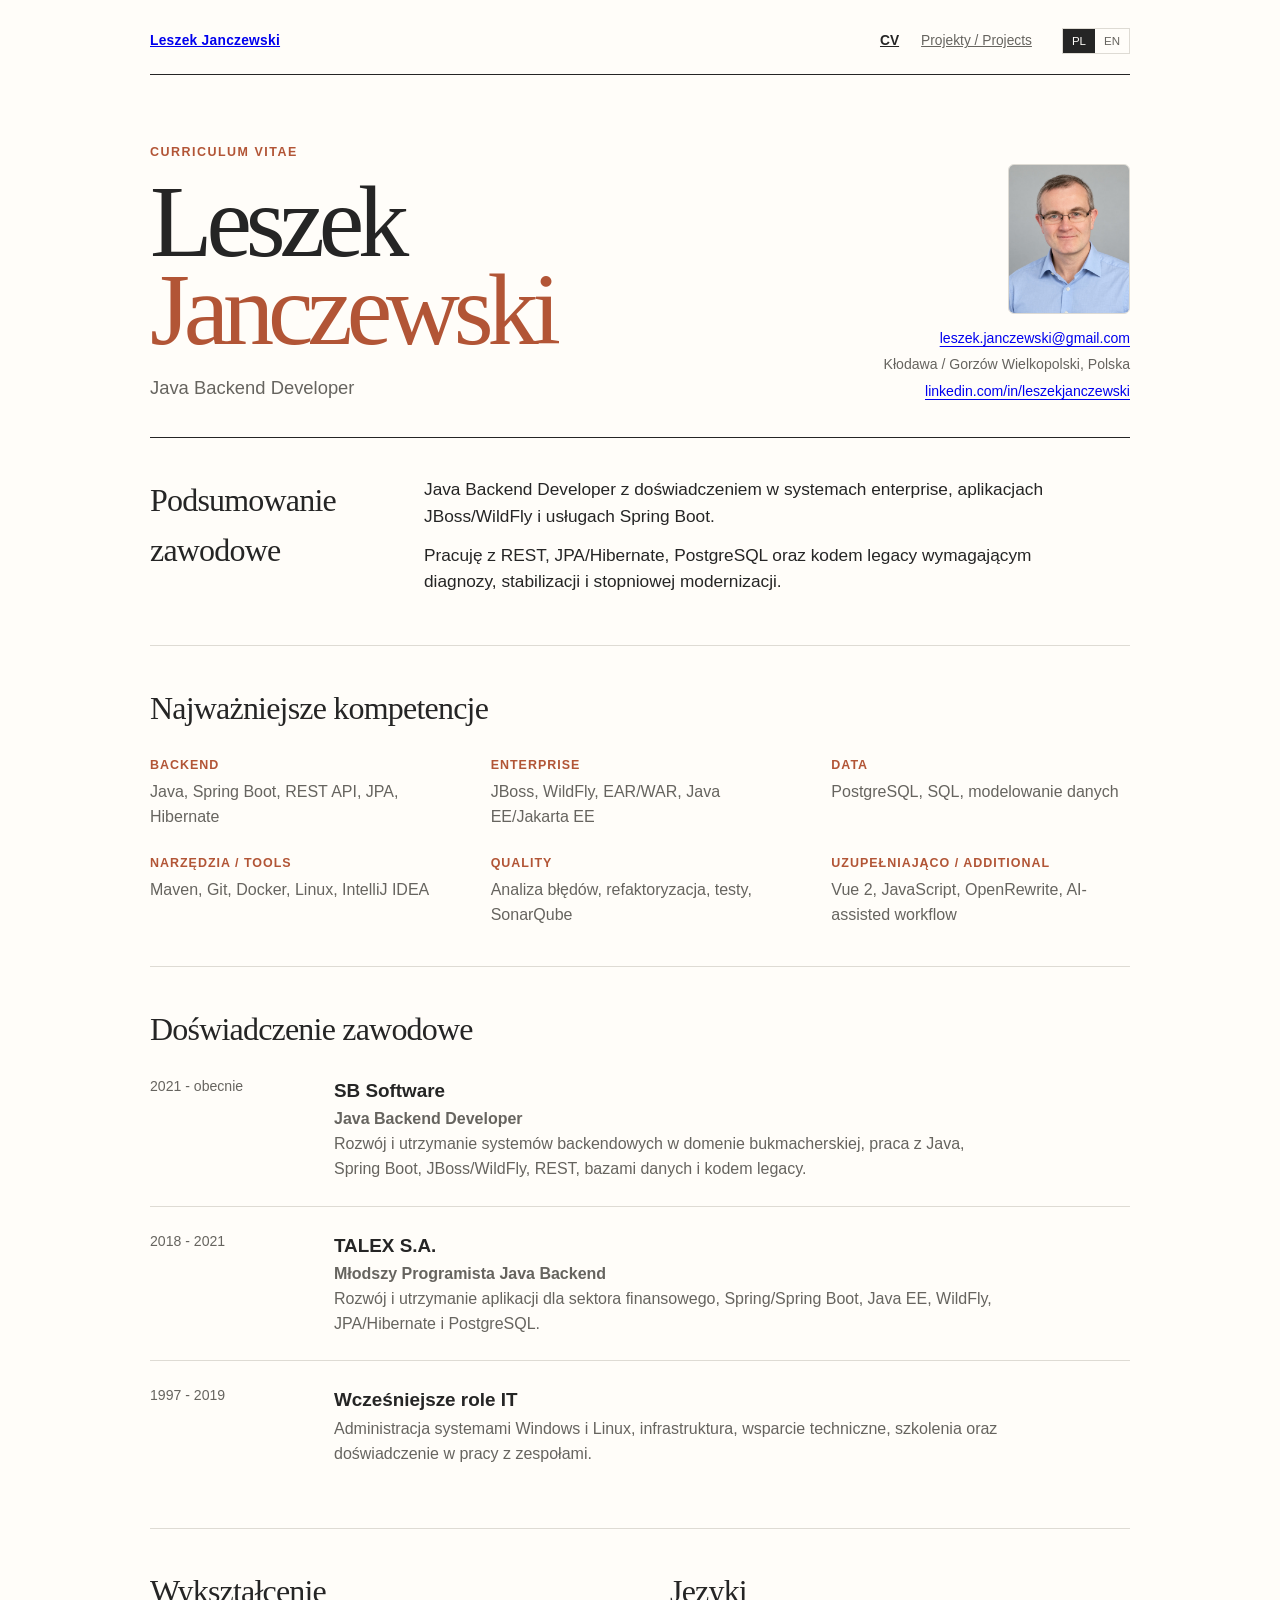
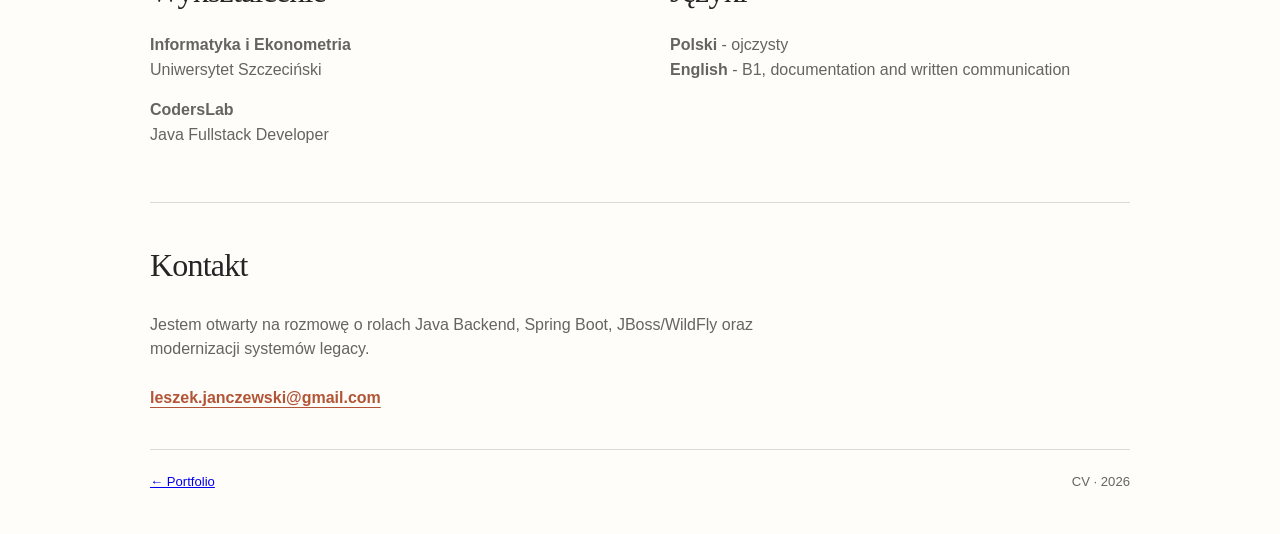
==== cv.html @ e76157e1 "feat: create portfolio site repository" ====
<!doctype html>
<html lang="pl">
<head>
  <meta charset="utf-8">
  <meta name="viewport" content="width=device-width, initial-scale=1">
  <meta name="description" content="CV Leszka Janczewskiego, Java Backend Developer.">
  <title>CV · Leszek Janczewski</title>
  <link rel="stylesheet" href="css/cv.css">
  <link rel="stylesheet" href="css/cv-photo.css">
  <link rel="icon" type="image/png" href="assets/favicon.png">
</head>
<body class="cv-page">
  <main class="cv-wrap">
    <nav class="cv-nav"><a class="cv-brand" href="index.html">Leszek Janczewski</a><div class="cv-nav-links"><a class="active" href="cv.html">CV</a><a href="projects/index.html">Projekty / Projects</a><div class="language-switch" role="group" aria-label="Language"><button type="button" class="lang-button active" data-set-lang="pl">PL</button><button type="button" class="lang-button" data-set-lang="en">EN</button></div></div></nav>
    <header class="cv-hero"><div><p class="kicker lang-pl">Curriculum Vitae</p><p class="kicker lang-en">Curriculum Vitae</p><h1>Leszek<br><span>Janczewski</span></h1><p class="cv-role lang-pl">Java Backend Developer</p><p class="cv-role lang-en">Java Backend Developer</p></div><div class="cv-contact-block"><img class="cv-portrait" src="assets/leszek-portrait.jpg" alt="Leszek Janczewski"><div class="cv-contact"><a href="mailto:leszek.janczewski@gmail.com">leszek.janczewski@gmail.com</a><span>Kłodawa / Gorzów Wielkopolski, Polska</span><a href="https://www.linkedin.com/in/leszekjanczewski/" target="_blank" rel="noopener">linkedin.com/in/leszekjanczewski</a></div></div></header>
    <section class="cv-section cv-summary"><h2 class="lang-pl">Podsumowanie zawodowe</h2><h2 class="lang-en">Professional summary</h2><div class="lang-pl"><p>Java Backend Developer z doświadczeniem w systemach enterprise, aplikacjach JBoss/WildFly i usługach Spring Boot.</p><p>Pracuję z REST, JPA/Hibernate, PostgreSQL oraz kodem legacy wymagającym diagnozy, stabilizacji i stopniowej modernizacji.</p></div><div class="lang-en"><p>Java Backend Developer with experience in enterprise systems, JBoss/WildFly applications and Spring Boot services.</p><p>I work with REST, JPA/Hibernate, PostgreSQL and legacy code that requires diagnosis, stabilization and gradual modernization.</p></div></section>
    <section class="cv-section"><h2 class="lang-pl">Najważniejsze kompetencje</h2><h2 class="lang-en">Core skills</h2><div class="skills"><div><h3>Backend</h3><p>Java, Spring Boot, REST API, JPA, Hibernate</p></div><div><h3>Enterprise</h3><p>JBoss, WildFly, EAR/WAR, Java EE/Jakarta EE</p></div><div><h3>Data</h3><p>PostgreSQL, SQL, modelowanie danych</p></div><div><h3>Narzędzia / Tools</h3><p>Maven, Git, Docker, Linux, IntelliJ IDEA</p></div><div><h3>Quality</h3><p>Analiza błędów, refaktoryzacja, testy, SonarQube</p></div><div><h3>Uzupełniająco / Additional</h3><p>Vue 2, JavaScript, OpenRewrite, AI-assisted workflow</p></div></div></section>
    <section class="cv-section"><h2 class="lang-pl">Doświadczenie zawodowe</h2><h2 class="lang-en">Professional experience</h2><article class="job"><div class="job-date">2021 - obecnie<br><span>2021 - present</span></div><div><h3>SB Software</h3><p class="job-title lang-pl">Java Backend Developer</p><p class="job-title lang-en">Java Backend Developer</p><p class="lang-pl">Rozwój i utrzymanie systemów backendowych w domenie bukmacherskiej, praca z Java, Spring Boot, JBoss/WildFly, REST, bazami danych i kodem legacy.</p><p class="lang-en">Development and maintenance of backend systems in the betting domain, working with Java, Spring Boot, JBoss/WildFly, REST, databases and legacy code.</p></div></article><article class="job"><div class="job-date">2018 - 2021</div><div><h3>TALEX S.A.</h3><p class="job-title lang-pl">Młodszy Programista Java Backend</p><p class="job-title lang-en">Junior Java Backend Developer</p><p class="lang-pl">Rozwój i utrzymanie aplikacji dla sektora finansowego, Spring/Spring Boot, Java EE, WildFly, JPA/Hibernate i PostgreSQL.</p><p class="lang-en">Development and maintenance of applications for the financial sector, using Spring/Spring Boot, Java EE, WildFly, JPA/Hibernate and PostgreSQL.</p></div></article><article class="job"><div class="job-date">1997 - 2019</div><div><h3 class="lang-pl">Wcześniejsze role IT</h3><h3 class="lang-en">Earlier IT roles</h3><p class="lang-pl">Administracja systemami Windows i Linux, infrastruktura, wsparcie techniczne, szkolenia oraz doświadczenie w pracy z zespołami.</p><p class="lang-en">Windows and Linux administration, infrastructure, technical support, training and experience working with teams.</p></div></article></section>
    <section class="cv-section split"><div><h2 class="lang-pl">Wykształcenie</h2><h2 class="lang-en">Education</h2><p><strong>Informatyka i Ekonometria</strong><br>Uniwersytet Szczeciński</p><p><strong>CodersLab</strong><br>Java Fullstack Developer</p></div><div><h2 class="lang-pl">Języki</h2><h2 class="lang-en">Languages</h2><p><strong>Polski</strong> - ojczysty<br><strong>English</strong> - B1, documentation and written communication</p></div></section>
    <section class="cv-section contact-section"><h2 class="lang-pl">Kontakt</h2><h2 class="lang-en">Contact</h2><p class="lang-pl">Jestem otwarty na rozmowę o rolach Java Backend, Spring Boot, JBoss/WildFly oraz modernizacji systemów legacy.</p><p class="lang-en">I am open to conversations about Java Backend, Spring Boot, JBoss/WildFly and legacy modernization roles.</p><a class="contact-button" href="mailto:leszek.janczewski@gmail.com">leszek.janczewski@gmail.com</a></section>
    <footer><a href="index.html">← Portfolio</a><span>CV · 2026</span></footer>
  </main>
  <script>const buttons=[...document.querySelectorAll('[data-set-lang]')];function setLang(lang){document.documentElement.lang=lang;document.body.dataset.lang=lang;buttons.forEach(b=>b.classList.toggle('active',b.dataset.setLang===lang));localStorage.setItem('cv-lang',lang)}setLang(localStorage.getItem('cv-lang')||'pl');buttons.forEach(b=>b.addEventListener('click',()=>setLang(b.dataset.setLang)));</script>
</body>
</html>
---- css/cv.css ----
:root{--paper:#fffdf9;--ink:#252525;--muted:#66645f;--line:#dedbd4;--accent:#b25536;--serif:Georgia,'Times New Roman',serif;--sans:Arial,Helvetica,sans-serif}*{box-sizing:border-box}html{scroll-behavior:smooth}body{margin:0;background:var(--paper);color:var(--ink);font-family:var(--sans);line-height:1.55}.cv-wrap{width:min(100% - 40px,980px);margin:0 auto;padding:28px 0 42px}.cv-nav{display:flex;justify-content:space-between;align-items:center;padding-bottom:20px;border-bottom:1px solid var(--ink);font-size:.86rem}.cv-brand{font-weight:700;letter-spacing:.02em}.cv-nav-links{display:flex;align-items:center;gap:22px}.cv-nav-links a{color:var(--muted)}.cv-nav-links a.active{color:var(--ink);font-weight:700}.language-switch{display:flex;margin-left:8px;border:1px solid var(--line)}.lang-button{border:0;background:transparent;color:var(--muted);padding:6px 9px;font-size:.72rem;cursor:pointer}.lang-button.active{background:var(--ink);color:var(--paper)}.cv-hero{display:flex;justify-content:space-between;gap:40px;align-items:end;padding:68px 0 34px;border-bottom:1px solid var(--ink)}.kicker{margin:0 0 16px;color:var(--accent);font-size:.78rem;font-weight:700;letter-spacing:.12em;text-transform:uppercase}.cv-hero h1{margin:0 0 20px;font-family:var(--serif);font-size:clamp(3.8rem,8vw,6.7rem);font-weight:400;line-height:.86;letter-spacing:-.06em}.cv-hero h1 span{color:var(--accent)}.cv-role{margin:0;color:var(--muted);font-size:1.15rem}.cv-contact{display:flex;flex-direction:column;gap:5px;align-items:flex-end;color:var(--muted);font-size:.88rem;text-align:right}.cv-contact a{text-decoration:underline;text-underline-offset:3px}.cv-section{padding:38px 0;border-bottom:1px solid var(--line)}.cv-section h2{margin:0 0 22px;font-family:var(--serif);font-size:2rem;font-weight:400;letter-spacing:-.025em}.cv-summary{display:grid;grid-template-columns:230px 1fr;gap:44px}.cv-summary h2{margin:0}.cv-summary p{max-width:650px;margin:0 0 12px;font-size:1.08rem}.skills{display:grid;grid-template-columns:repeat(3,1fr);gap:24px 42px}.skills h3{margin:0 0 5px;color:var(--accent);font-size:.78rem;letter-spacing:.08em;text-transform:uppercase}.skills p{margin:0;color:var(--muted)}.job{display:grid;grid-template-columns:150px 1fr;gap:34px;padding:24px 0;border-top:1px solid var(--line)}.job:first-of-type{padding-top:0;border-top:0}.job-date{color:var(--muted);font-size:.88rem}.job-date span{display:none}.job h3{margin:0 0 2px;font-size:1.18rem}.job-title{margin:0 0 8px;color:var(--accent);font-weight:700}.job p{max-width:680px;margin:0;color:var(--muted)}.split{display:grid;grid-template-columns:1fr 1fr;gap:60px}.split h2{margin-bottom:16px}.split p{color:var(--muted)}.contact-section p{max-width:650px;color:var(--muted)}.contact-button{display:inline-block;margin-top:8px;color:var(--accent);font-weight:700;text-decoration:underline;text-underline-offset:4px}footer{display:flex;justify-content:space-between;padding-top:22px;color:var(--muted);font-size:.82rem}.lang-en{display:none}body[data-lang=en] .lang-pl{display:none}body[data-lang=en] .lang-en{display:block}body[data-lang=en] .job-date span{display:inline}body[data-lang=en] .job-date{font-size:0}body[data-lang=en] .job-date span{font-size:.88rem}@media(max-width:680px){.cv-wrap{width:min(100% - 28px,980px)}.cv-nav{align-items:flex-start;gap:14px}.cv-nav-links{flex-wrap:wrap;justify-content:flex-end;gap:12px}.cv-hero,.cv-summary,.split{display:block}.cv-contact{align-items:flex-start;margin-top:28px;text-align:left}.cv-summary h2{margin-bottom:18px}.skills{grid-template-columns:1fr 1fr;gap:20px}.job{grid-template-columns:1fr;gap:8px}.job-date{font-weight:700}.split>div+div{margin-top:28px}}@media print{body{background:#fff}.cv-wrap{width:100%;padding:0}.cv-nav{display:none}.cv-hero{padding-top:0}.cv-section{break-inside:avoid}.lang-en{display:none!important}body[data-lang=en] .lang-pl{display:none!important}body[data-lang=en] .lang-en{display:block!important}.language-switch{display:none}}
---- css/cv-photo.css ----
.cv-contact-block{display:flex;flex-direction:column;align-items:flex-end;gap:14px}.cv-portrait{width:122px;height:150px;overflow:hidden;flex:0 0 auto;margin-top:0;border:1px solid var(--line);border-radius:6px}.cv-portrait img{width:100%;height:100%;object-fit:cover;object-position:center center}.cv-contact{display:flex;flex-direction:column;gap:5px;align-items:flex-end;color:var(--muted);font-size:.88rem;text-align:right}.cv-contact a{text-decoration:underline;text-underline-offset:3px}@media(max-width:680px){.cv-contact-block{align-items:flex-start;margin-top:25px}.cv-portrait{width:100px;height:125px}.cv-contact{align-items:flex-start;text-align:left}}@media print{.cv-portrait{width:98px;height:122px}}
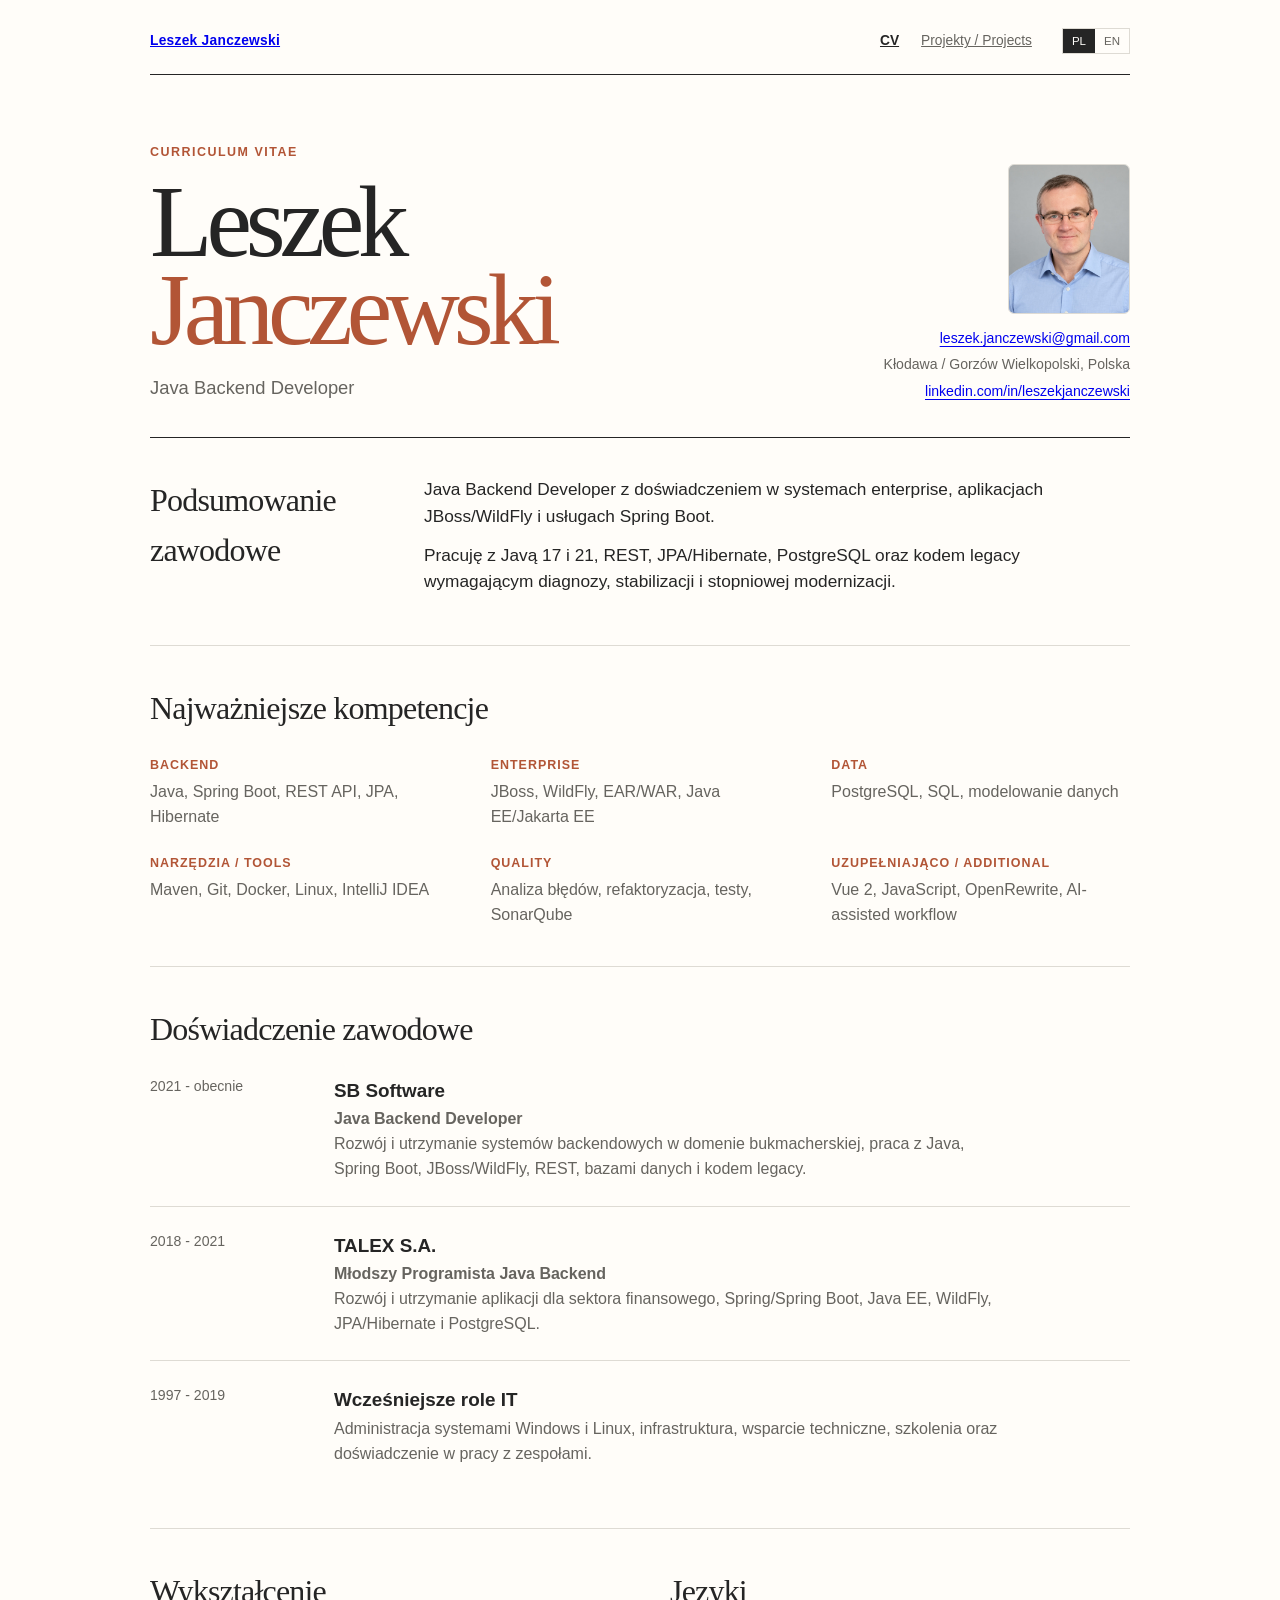
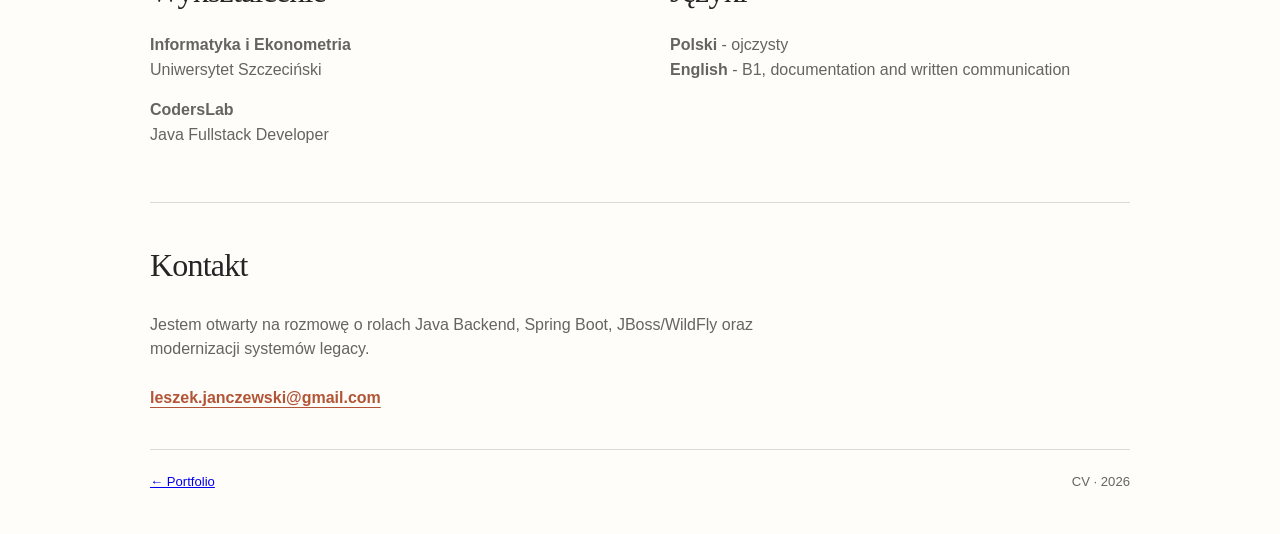
==== commit 721a5269: "fix(cv): reflect Java 21 production work" ====
--- a/cv.html
+++ b/cv.html
@@ -13,9 +13,9 @@
   <main class="cv-wrap">
     <nav class="cv-nav"><a class="cv-brand" href="index.html">Leszek Janczewski</a><div class="cv-nav-links"><a class="active" href="cv.html">CV</a><a href="projects/index.html">Projekty / Projects</a><div class="language-switch" role="group" aria-label="Language"><button type="button" class="lang-button active" data-set-lang="pl">PL</button><button type="button" class="lang-button" data-set-lang="en">EN</button></div></div></nav>
     <header class="cv-hero"><div><p class="kicker lang-pl">Curriculum Vitae</p><p class="kicker lang-en">Curriculum Vitae</p><h1>Leszek<br><span>Janczewski</span></h1><p class="cv-role lang-pl">Java Backend Developer</p><p class="cv-role lang-en">Java Backend Developer</p></div><div class="cv-contact-block"><img class="cv-portrait" src="assets/leszek-portrait.jpg" alt="Leszek Janczewski"><div class="cv-contact"><a href="mailto:leszek.janczewski@gmail.com">leszek.janczewski@gmail.com</a><span>Kłodawa / Gorzów Wielkopolski, Polska</span><a href="https://www.linkedin.com/in/leszekjanczewski/" target="_blank" rel="noopener">linkedin.com/in/leszekjanczewski</a></div></div></header>
-    <section class="cv-section cv-summary"><h2 class="lang-pl">Podsumowanie zawodowe</h2><h2 class="lang-en">Professional summary</h2><div class="lang-pl"><p>Java Backend Developer z doświadczeniem w systemach enterprise, aplikacjach JBoss/WildFly i usługach Spring Boot.</p><p>Pracuję z REST, JPA/Hibernate, PostgreSQL oraz kodem legacy wymagającym diagnozy, stabilizacji i stopniowej modernizacji.</p></div><div class="lang-en"><p>Java Backend Developer with experience in enterprise systems, JBoss/WildFly applications and Spring Boot services.</p><p>I work with REST, JPA/Hibernate, PostgreSQL and legacy code that requires diagnosis, stabilization and gradual modernization.</p></div></section>
+    <section class="cv-section cv-summary"><h2 class="lang-pl">Podsumowanie zawodowe</h2><h2 class="lang-en">Professional summary</h2><div class="lang-pl"><p>Java Backend Developer z doświadczeniem w systemach enterprise, aplikacjach JBoss/WildFly i usługach Spring Boot.</p><p>Pracuję z Javą 17 i 21, REST, JPA/Hibernate, PostgreSQL oraz kodem legacy wymagającym diagnozy, stabilizacji i stopniowej modernizacji.</p></div><div class="lang-en"><p>Java Backend Developer with experience in enterprise systems, JBoss/WildFly applications and Spring Boot services.</p><p>I work with REST, JPA/Hibernate, PostgreSQL and legacy code that requires diagnosis, stabilization and gradual modernization.</p></div></section>
     <section class="cv-section"><h2 class="lang-pl">Najważniejsze kompetencje</h2><h2 class="lang-en">Core skills</h2><div class="skills"><div><h3>Backend</h3><p>Java, Spring Boot, REST API, JPA, Hibernate</p></div><div><h3>Enterprise</h3><p>JBoss, WildFly, EAR/WAR, Java EE/Jakarta EE</p></div><div><h3>Data</h3><p>PostgreSQL, SQL, modelowanie danych</p></div><div><h3>Narzędzia / Tools</h3><p>Maven, Git, Docker, Linux, IntelliJ IDEA</p></div><div><h3>Quality</h3><p>Analiza błędów, refaktoryzacja, testy, SonarQube</p></div><div><h3>Uzupełniająco / Additional</h3><p>Vue 2, JavaScript, OpenRewrite, AI-assisted workflow</p></div></div></section>
-    <section class="cv-section"><h2 class="lang-pl">Doświadczenie zawodowe</h2><h2 class="lang-en">Professional experience</h2><article class="job"><div class="job-date">2021 - obecnie<br><span>2021 - present</span></div><div><h3>SB Software</h3><p class="job-title lang-pl">Java Backend Developer</p><p class="job-title lang-en">Java Backend Developer</p><p class="lang-pl">Rozwój i utrzymanie systemów backendowych w domenie bukmacherskiej, praca z Java, Spring Boot, JBoss/WildFly, REST, bazami danych i kodem legacy.</p><p class="lang-en">Development and maintenance of backend systems in the betting domain, working with Java, Spring Boot, JBoss/WildFly, REST, databases and legacy code.</p></div></article><article class="job"><div class="job-date">2018 - 2021</div><div><h3>TALEX S.A.</h3><p class="job-title lang-pl">Młodszy Programista Java Backend</p><p class="job-title lang-en">Junior Java Backend Developer</p><p class="lang-pl">Rozwój i utrzymanie aplikacji dla sektora finansowego, Spring/Spring Boot, Java EE, WildFly, JPA/Hibernate i PostgreSQL.</p><p class="lang-en">Development and maintenance of applications for the financial sector, using Spring/Spring Boot, Java EE, WildFly, JPA/Hibernate and PostgreSQL.</p></div></article><article class="job"><div class="job-date">1997 - 2019</div><div><h3 class="lang-pl">Wcześniejsze role IT</h3><h3 class="lang-en">Earlier IT roles</h3><p class="lang-pl">Administracja systemami Windows i Linux, infrastruktura, wsparcie techniczne, szkolenia oraz doświadczenie w pracy z zespołami.</p><p class="lang-en">Windows and Linux administration, infrastructure, technical support, training and experience working with teams.</p></div></article></section>
+    <section class="cv-section"><h2 class="lang-pl">Doświadczenie zawodowe</h2><h2 class="lang-en">Professional experience</h2><article class="job"><div class="job-date">2021 - obecnie<br><span>2021 - present</span></div><div><h3>SB Software</h3><p class="job-title lang-pl">Java Backend Developer</p><p class="job-title lang-en">Java Backend Developer</p><p class="lang-pl">Rozwój i utrzymanie systemów backendowych w domenie bukmacherskiej, praca z Java, Spring Boot, JBoss/WildFly, REST, bazami danych i kodem legacy.</p><p class="lang-en">Development and maintenance of backend systems in the betting domain, working with Java 17/21, Spring Boot, JBoss/WildFly, REST, databases and legacy code.</p></div></article><article class="job"><div class="job-date">2018 - 2021</div><div><h3>TALEX S.A.</h3><p class="job-title lang-pl">Młodszy Programista Java Backend</p><p class="job-title lang-en">Junior Java Backend Developer</p><p class="lang-pl">Rozwój i utrzymanie aplikacji dla sektora finansowego, Spring/Spring Boot, Java EE, WildFly, JPA/Hibernate i PostgreSQL.</p><p class="lang-en">Development and maintenance of applications for the financial sector, using Spring/Spring Boot, Java EE, WildFly, JPA/Hibernate and PostgreSQL.</p></div></article><article class="job"><div class="job-date">1997 - 2019</div><div><h3 class="lang-pl">Wcześniejsze role IT</h3><h3 class="lang-en">Earlier IT roles</h3><p class="lang-pl">Administracja systemami Windows i Linux, infrastruktura, wsparcie techniczne, szkolenia oraz doświadczenie w pracy z zespołami.</p><p class="lang-en">Windows and Linux administration, infrastructure, technical support, training and experience working with teams.</p></div></article></section>
     <section class="cv-section split"><div><h2 class="lang-pl">Wykształcenie</h2><h2 class="lang-en">Education</h2><p><strong>Informatyka i Ekonometria</strong><br>Uniwersytet Szczeciński</p><p><strong>CodersLab</strong><br>Java Fullstack Developer</p></div><div><h2 class="lang-pl">Języki</h2><h2 class="lang-en">Languages</h2><p><strong>Polski</strong> - ojczysty<br><strong>English</strong> - B1, documentation and written communication</p></div></section>
     <section class="cv-section contact-section"><h2 class="lang-pl">Kontakt</h2><h2 class="lang-en">Contact</h2><p class="lang-pl">Jestem otwarty na rozmowę o rolach Java Backend, Spring Boot, JBoss/WildFly oraz modernizacji systemów legacy.</p><p class="lang-en">I am open to conversations about Java Backend, Spring Boot, JBoss/WildFly and legacy modernization roles.</p><a class="contact-button" href="mailto:leszek.janczewski@gmail.com">leszek.janczewski@gmail.com</a></section>
     <footer><a href="index.html">← Portfolio</a><span>CV · 2026</span></footer>
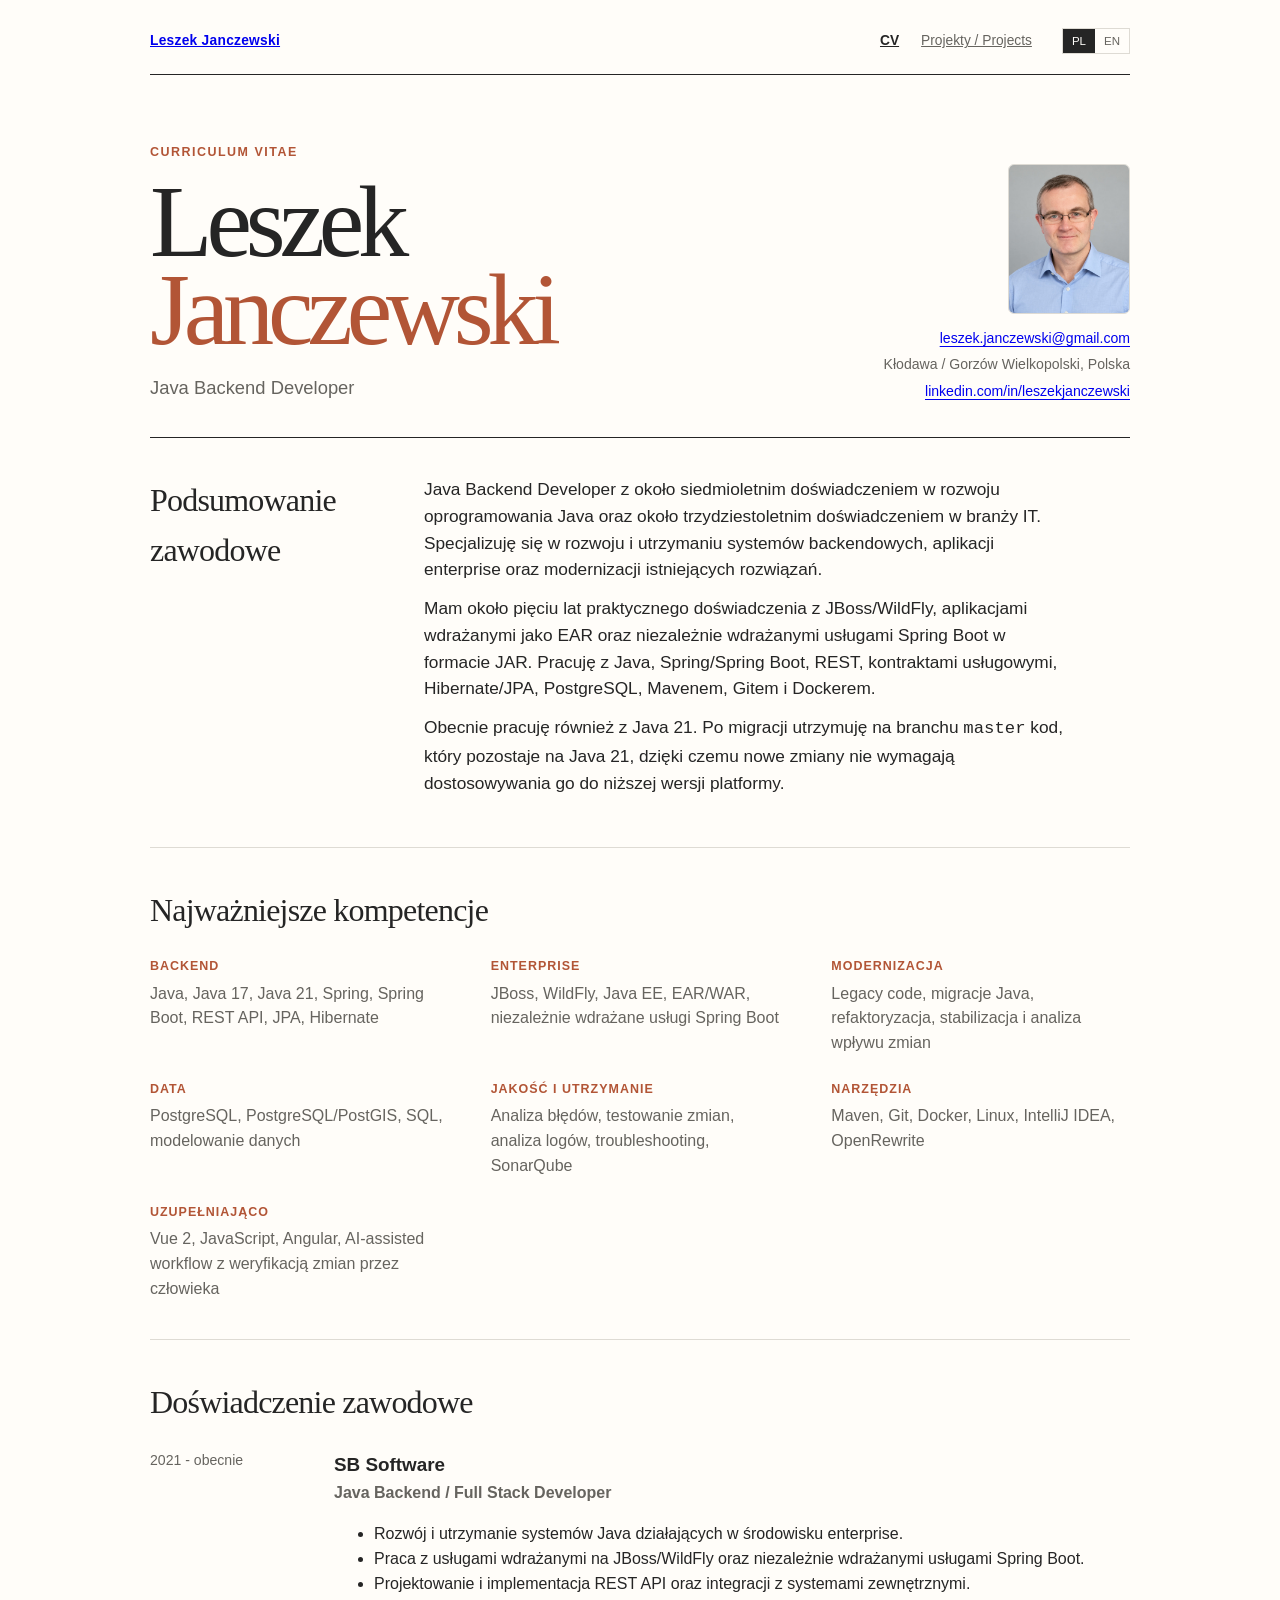
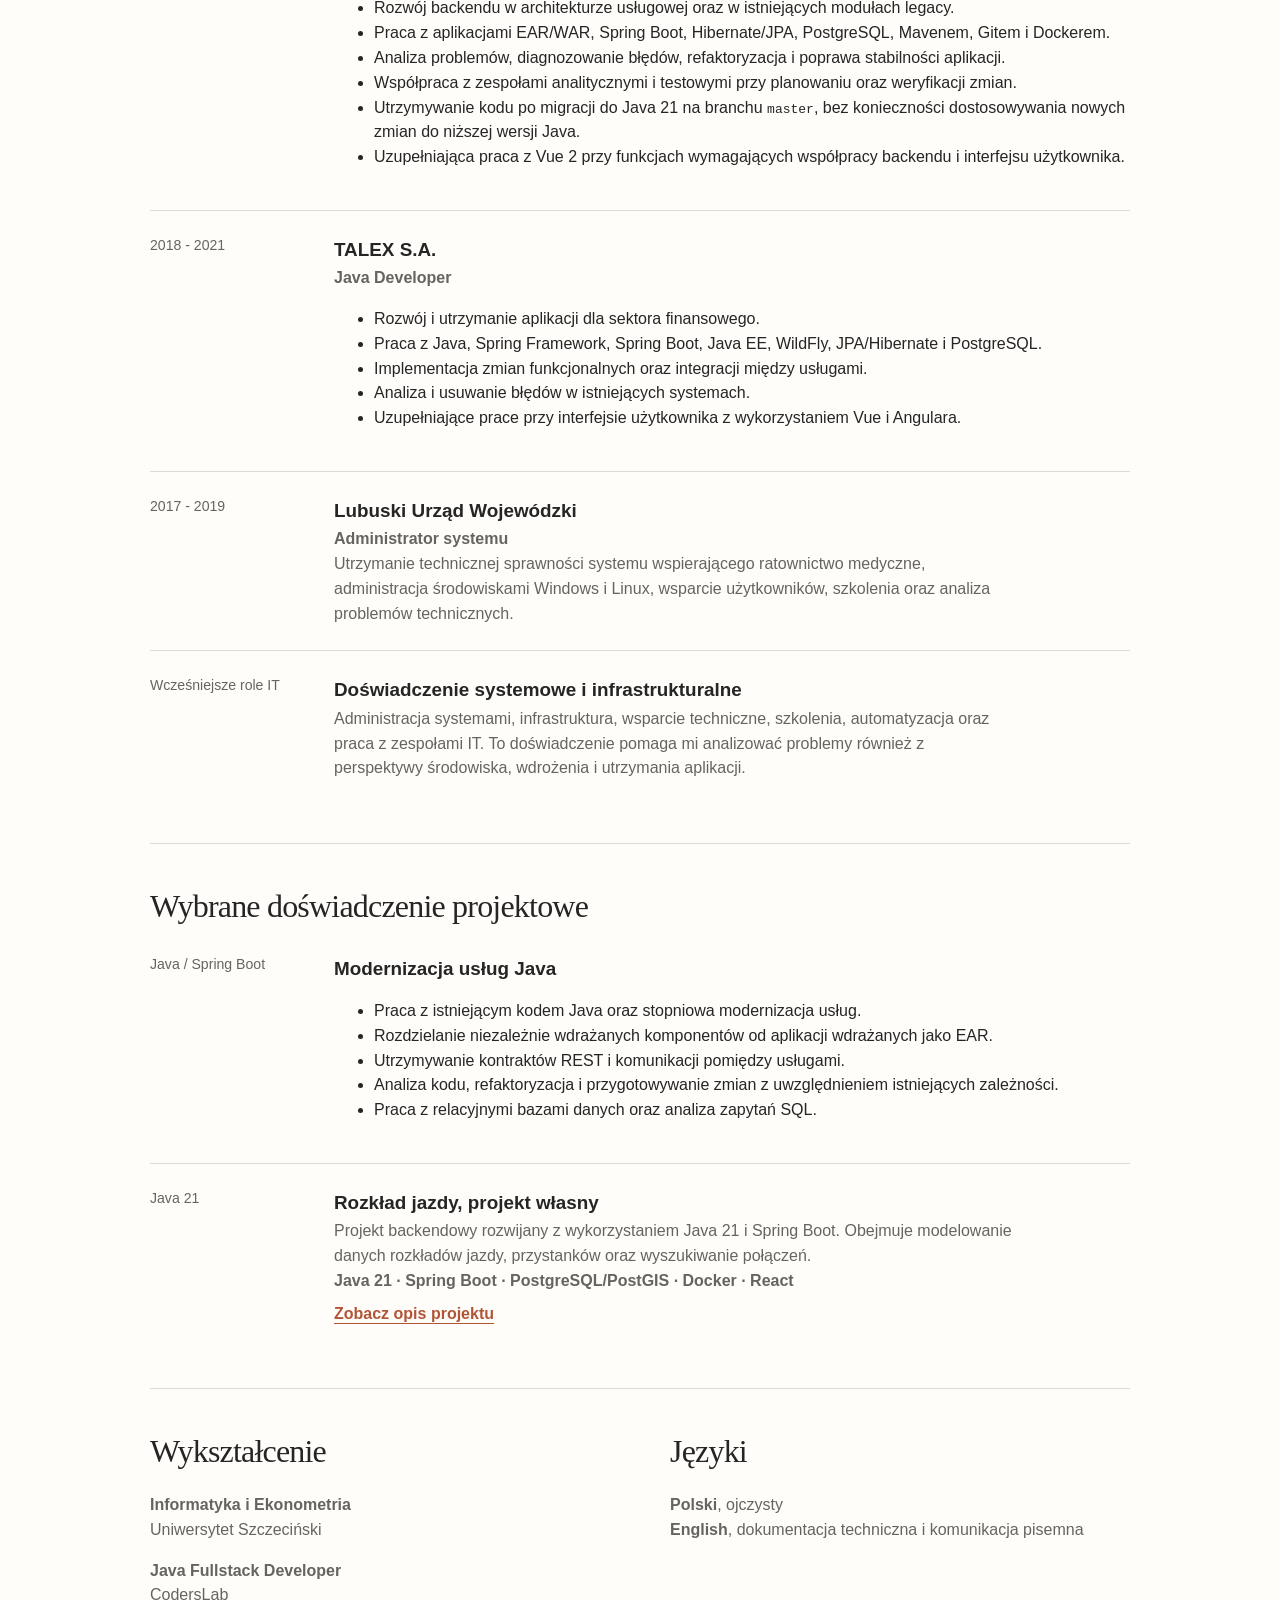
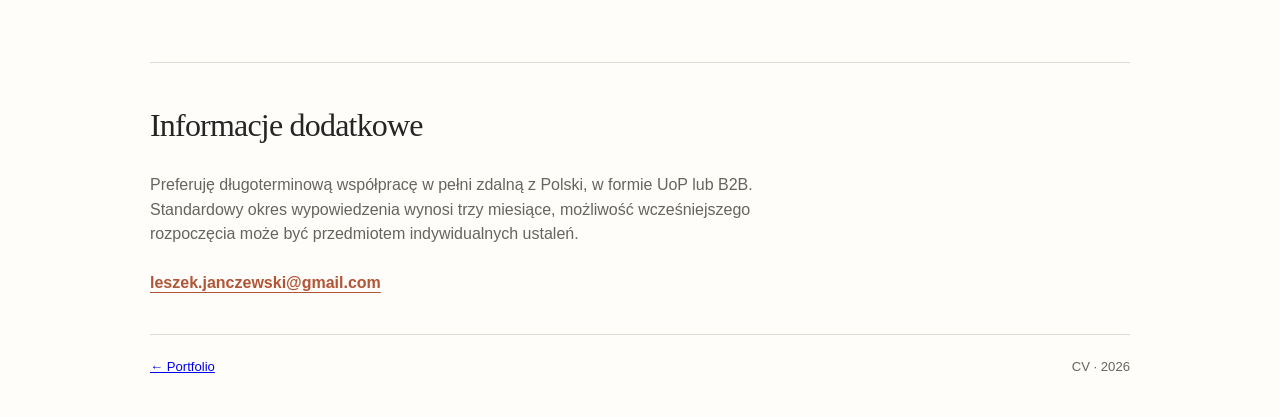
==== commit b4676a90: "feat(portfolio): enrich bilingual CV profile" ====
--- a/cv.html
+++ b/cv.html
@@ -3,7 +3,7 @@
 <head>
   <meta charset="utf-8">
   <meta name="viewport" content="width=device-width, initial-scale=1">
-  <meta name="description" content="CV Leszka Janczewskiego, Java Backend Developer.">
+  <meta name="description" content="CV Leszka Janczewskiego, Java Backend Developer specjalizującego się w Spring Boot, JBoss/WildFly i modernizacji systemów legacy.">
   <title>CV · Leszek Janczewski</title>
   <link rel="stylesheet" href="css/cv.css">
   <link rel="stylesheet" href="css/cv-photo.css">
@@ -11,13 +11,204 @@
 </head>
 <body class="cv-page">
   <main class="cv-wrap">
-    <nav class="cv-nav"><a class="cv-brand" href="index.html">Leszek Janczewski</a><div class="cv-nav-links"><a class="active" href="cv.html">CV</a><a href="projects/index.html">Projekty / Projects</a><div class="language-switch" role="group" aria-label="Language"><button type="button" class="lang-button active" data-set-lang="pl">PL</button><button type="button" class="lang-button" data-set-lang="en">EN</button></div></div></nav>
-    <header class="cv-hero"><div><p class="kicker lang-pl">Curriculum Vitae</p><p class="kicker lang-en">Curriculum Vitae</p><h1>Leszek<br><span>Janczewski</span></h1><p class="cv-role lang-pl">Java Backend Developer</p><p class="cv-role lang-en">Java Backend Developer</p></div><div class="cv-contact-block"><img class="cv-portrait" src="assets/leszek-portrait.jpg" alt="Leszek Janczewski"><div class="cv-contact"><a href="mailto:leszek.janczewski@gmail.com">leszek.janczewski@gmail.com</a><span>Kłodawa / Gorzów Wielkopolski, Polska</span><a href="https://www.linkedin.com/in/leszekjanczewski/" target="_blank" rel="noopener">linkedin.com/in/leszekjanczewski</a></div></div></header>
-    <section class="cv-section cv-summary"><h2 class="lang-pl">Podsumowanie zawodowe</h2><h2 class="lang-en">Professional summary</h2><div class="lang-pl"><p>Java Backend Developer z doświadczeniem w systemach enterprise, aplikacjach JBoss/WildFly i usługach Spring Boot.</p><p>Pracuję z Javą 17 i 21, REST, JPA/Hibernate, PostgreSQL oraz kodem legacy wymagającym diagnozy, stabilizacji i stopniowej modernizacji.</p></div><div class="lang-en"><p>Java Backend Developer with experience in enterprise systems, JBoss/WildFly applications and Spring Boot services.</p><p>I work with REST, JPA/Hibernate, PostgreSQL and legacy code that requires diagnosis, stabilization and gradual modernization.</p></div></section>
-    <section class="cv-section"><h2 class="lang-pl">Najważniejsze kompetencje</h2><h2 class="lang-en">Core skills</h2><div class="skills"><div><h3>Backend</h3><p>Java, Spring Boot, REST API, JPA, Hibernate</p></div><div><h3>Enterprise</h3><p>JBoss, WildFly, EAR/WAR, Java EE/Jakarta EE</p></div><div><h3>Data</h3><p>PostgreSQL, SQL, modelowanie danych</p></div><div><h3>Narzędzia / Tools</h3><p>Maven, Git, Docker, Linux, IntelliJ IDEA</p></div><div><h3>Quality</h3><p>Analiza błędów, refaktoryzacja, testy, SonarQube</p></div><div><h3>Uzupełniająco / Additional</h3><p>Vue 2, JavaScript, OpenRewrite, AI-assisted workflow</p></div></div></section>
-    <section class="cv-section"><h2 class="lang-pl">Doświadczenie zawodowe</h2><h2 class="lang-en">Professional experience</h2><article class="job"><div class="job-date">2021 - obecnie<br><span>2021 - present</span></div><div><h3>SB Software</h3><p class="job-title lang-pl">Java Backend Developer</p><p class="job-title lang-en">Java Backend Developer</p><p class="lang-pl">Rozwój i utrzymanie systemów backendowych w domenie bukmacherskiej, praca z Java, Spring Boot, JBoss/WildFly, REST, bazami danych i kodem legacy.</p><p class="lang-en">Development and maintenance of backend systems in the betting domain, working with Java 17/21, Spring Boot, JBoss/WildFly, REST, databases and legacy code.</p></div></article><article class="job"><div class="job-date">2018 - 2021</div><div><h3>TALEX S.A.</h3><p class="job-title lang-pl">Młodszy Programista Java Backend</p><p class="job-title lang-en">Junior Java Backend Developer</p><p class="lang-pl">Rozwój i utrzymanie aplikacji dla sektora finansowego, Spring/Spring Boot, Java EE, WildFly, JPA/Hibernate i PostgreSQL.</p><p class="lang-en">Development and maintenance of applications for the financial sector, using Spring/Spring Boot, Java EE, WildFly, JPA/Hibernate and PostgreSQL.</p></div></article><article class="job"><div class="job-date">1997 - 2019</div><div><h3 class="lang-pl">Wcześniejsze role IT</h3><h3 class="lang-en">Earlier IT roles</h3><p class="lang-pl">Administracja systemami Windows i Linux, infrastruktura, wsparcie techniczne, szkolenia oraz doświadczenie w pracy z zespołami.</p><p class="lang-en">Windows and Linux administration, infrastructure, technical support, training and experience working with teams.</p></div></article></section>
-    <section class="cv-section split"><div><h2 class="lang-pl">Wykształcenie</h2><h2 class="lang-en">Education</h2><p><strong>Informatyka i Ekonometria</strong><br>Uniwersytet Szczeciński</p><p><strong>CodersLab</strong><br>Java Fullstack Developer</p></div><div><h2 class="lang-pl">Języki</h2><h2 class="lang-en">Languages</h2><p><strong>Polski</strong> - ojczysty<br><strong>English</strong> - B1, documentation and written communication</p></div></section>
-    <section class="cv-section contact-section"><h2 class="lang-pl">Kontakt</h2><h2 class="lang-en">Contact</h2><p class="lang-pl">Jestem otwarty na rozmowę o rolach Java Backend, Spring Boot, JBoss/WildFly oraz modernizacji systemów legacy.</p><p class="lang-en">I am open to conversations about Java Backend, Spring Boot, JBoss/WildFly and legacy modernization roles.</p><a class="contact-button" href="mailto:leszek.janczewski@gmail.com">leszek.janczewski@gmail.com</a></section>
+    <nav class="cv-nav">
+      <a class="cv-brand" href="index.html">Leszek Janczewski</a>
+      <div class="cv-nav-links">
+        <a class="active" href="cv.html">CV</a>
+        <a href="projects/index.html">Projekty / Projects</a>
+        <div class="language-switch" role="group" aria-label="Language">
+          <button type="button" class="lang-button active" data-set-lang="pl">PL</button>
+          <button type="button" class="lang-button" data-set-lang="en">EN</button>
+        </div>
+      </div>
+    </nav>
+
+    <header class="cv-hero">
+      <div>
+        <p class="kicker lang-pl">Curriculum Vitae</p>
+        <p class="kicker lang-en">Curriculum Vitae</p>
+        <h1>Leszek<br><span>Janczewski</span></h1>
+        <p class="cv-role lang-pl">Java Backend Developer</p>
+        <p class="cv-role lang-en">Java Backend Developer</p>
+      </div>
+      <div class="cv-contact-block">
+        <img class="cv-portrait" src="assets/leszek-portrait.jpg" alt="Leszek Janczewski">
+        <div class="cv-contact">
+          <a href="mailto:leszek.janczewski@gmail.com">leszek.janczewski@gmail.com</a>
+          <span>Kłodawa / Gorzów Wielkopolski, Polska</span>
+          <a href="https://www.linkedin.com/in/leszekjanczewski/" target="_blank" rel="noopener">linkedin.com/in/leszekjanczewski</a>
+        </div>
+      </div>
+    </header>
+
+    <section class="cv-section cv-summary">
+      <h2 class="lang-pl">Podsumowanie zawodowe</h2>
+      <h2 class="lang-en">Professional summary</h2>
+      <div class="lang-pl">
+        <p>Java Backend Developer z około siedmioletnim doświadczeniem w rozwoju oprogramowania Java oraz około trzydziestoletnim doświadczeniem w branży IT. Specjalizuję się w rozwoju i utrzymaniu systemów backendowych, aplikacji enterprise oraz modernizacji istniejących rozwiązań.</p>
+        <p>Mam około pięciu lat praktycznego doświadczenia z JBoss/WildFly, aplikacjami wdrażanymi jako EAR oraz niezależnie wdrażanymi usługami Spring Boot w formacie JAR. Pracuję z Java, Spring/Spring Boot, REST, kontraktami usługowymi, Hibernate/JPA, PostgreSQL, Mavenem, Gitem i Dockerem.</p>
+        <p>Obecnie pracuję również z Java 21. Po migracji utrzymuję na branchu <code>master</code> kod, który pozostaje na Java 21, dzięki czemu nowe zmiany nie wymagają dostosowywania go do niższej wersji platformy.</p>
+      </div>
+      <div class="lang-en">
+        <p>Java Backend Developer with approximately seven years of Java development experience and around thirty years of broader IT experience. My focus is backend development and maintenance, enterprise applications and gradual modernization of existing systems.</p>
+        <p>I have approximately five years of practical experience with JBoss/WildFly, EAR applications and independently deployed Spring Boot services packaged as JARs. I work with Java, Spring/Spring Boot, REST, service contracts, Hibernate/JPA, PostgreSQL, Maven, Git and Docker.</p>
+        <p>I also work with Java 21. After the migration, I maintain code on the <code>master</code> branch that remains on Java 21, so new changes do not need to be adapted to a lower Java version.</p>
+      </div>
+    </section>
+
+    <section class="cv-section">
+      <h2 class="lang-pl">Najważniejsze kompetencje</h2>
+      <h2 class="lang-en">Core skills</h2>
+      <div class="skills">
+        <div><h3>Backend</h3><p>Java, Java 17, Java 21, Spring, Spring Boot, REST API, JPA, Hibernate</p></div>
+        <div><h3>Enterprise</h3><p>JBoss, WildFly, Java EE, EAR/WAR, niezależnie wdrażane usługi Spring Boot</p></div>
+        <div><h3>Modernizacja</h3><p>Legacy code, migracje Java, refaktoryzacja, stabilizacja i analiza wpływu zmian</p></div>
+        <div><h3>Data</h3><p>PostgreSQL, PostgreSQL/PostGIS, SQL, modelowanie danych</p></div>
+        <div><h3>Jakość i utrzymanie</h3><p>Analiza błędów, testowanie zmian, analiza logów, troubleshooting, SonarQube</p></div>
+        <div><h3>Narzędzia</h3><p>Maven, Git, Docker, Linux, IntelliJ IDEA, OpenRewrite</p></div>
+        <div><h3>Uzupełniająco</h3><p>Vue 2, JavaScript, Angular, AI-assisted workflow z weryfikacją zmian przez człowieka</p></div>
+      </div>
+    </section>
+
+    <section class="cv-section">
+      <h2 class="lang-pl">Doświadczenie zawodowe</h2>
+      <h2 class="lang-en">Professional experience</h2>
+
+      <article class="job">
+        <div class="job-date">2021 - obecnie<br><span>2021 - present</span></div>
+        <div>
+          <h3>SB Software</h3>
+          <p class="job-title lang-pl">Java Backend / Full Stack Developer</p>
+          <p class="job-title lang-en">Java Backend / Full Stack Developer</p>
+          <ul class="lang-pl">
+            <li>Rozwój i utrzymanie systemów Java działających w środowisku enterprise.</li>
+            <li>Praca z usługami wdrażanymi na JBoss/WildFly oraz niezależnie wdrażanymi usługami Spring Boot.</li>
+            <li>Projektowanie i implementacja REST API oraz integracji z systemami zewnętrznymi.</li>
+            <li>Rozwój backendu w architekturze usługowej oraz w istniejących modułach legacy.</li>
+            <li>Praca z aplikacjami EAR/WAR, Spring Boot, Hibernate/JPA, PostgreSQL, Mavenem, Gitem i Dockerem.</li>
+            <li>Analiza problemów, diagnozowanie błędów, refaktoryzacja i poprawa stabilności aplikacji.</li>
+            <li>Współpraca z zespołami analitycznymi i testowymi przy planowaniu oraz weryfikacji zmian.</li>
+            <li>Utrzymywanie kodu po migracji do Java 21 na branchu <code>master</code>, bez konieczności dostosowywania nowych zmian do niższej wersji Java.</li>
+            <li>Uzupełniająca praca z Vue 2 przy funkcjach wymagających współpracy backendu i interfejsu użytkownika.</li>
+          </ul>
+          <ul class="lang-en">
+            <li>Development and maintenance of Java systems operating in an enterprise environment.</li>
+            <li>Work with services deployed on JBoss/WildFly and independently deployed Spring Boot services.</li>
+            <li>Design and implementation of REST APIs and integrations with external systems.</li>
+            <li>Backend development in a service-oriented architecture and existing legacy modules.</li>
+            <li>Work with EAR/WAR applications, Spring Boot, Hibernate/JPA, PostgreSQL, Maven, Git and Docker.</li>
+            <li>Problem analysis, troubleshooting, refactoring and application stabilization.</li>
+            <li>Cooperation with analytical and testing teams when planning and verifying changes.</li>
+            <li>Maintenance of code migrated to Java 21 on the <code>master</code> branch, without adapting new changes to a lower Java version.</li>
+            <li>Supporting frontend work with Vue 2 when a feature spans backend and user interface.</li>
+          </ul>
+        </div>
+      </article>
+
+      <article class="job">
+        <div class="job-date">2018 - 2021</div>
+        <div>
+          <h3>TALEX S.A.</h3>
+          <p class="job-title lang-pl">Java Developer</p>
+          <p class="job-title lang-en">Java Developer</p>
+          <ul class="lang-pl">
+            <li>Rozwój i utrzymanie aplikacji dla sektora finansowego.</li>
+            <li>Praca z Java, Spring Framework, Spring Boot, Java EE, WildFly, JPA/Hibernate i PostgreSQL.</li>
+            <li>Implementacja zmian funkcjonalnych oraz integracji między usługami.</li>
+            <li>Analiza i usuwanie błędów w istniejących systemach.</li>
+            <li>Uzupełniające prace przy interfejsie użytkownika z wykorzystaniem Vue i Angulara.</li>
+          </ul>
+          <ul class="lang-en">
+            <li>Development and maintenance of applications for the financial sector.</li>
+            <li>Work with Java, Spring Framework, Spring Boot, Java EE, WildFly, JPA/Hibernate and PostgreSQL.</li>
+            <li>Implementation of functional changes and service integrations.</li>
+            <li>Analysis and resolution of issues in existing systems.</li>
+            <li>Supporting frontend work with Vue and Angular.</li>
+          </ul>
+        </div>
+      </article>
+
+      <article class="job">
+        <div class="job-date">2017 - 2019</div>
+        <div>
+          <h3>Lubuski Urząd Wojewódzki</h3>
+          <p class="job-title lang-pl">Administrator systemu</p>
+          <p class="job-title lang-en">Systems Administrator</p>
+          <p class="lang-pl">Utrzymanie technicznej sprawności systemu wspierającego ratownictwo medyczne, administracja środowiskami Windows i Linux, wsparcie użytkowników, szkolenia oraz analiza problemów technicznych.</p>
+          <p class="lang-en">Maintaining the technical operation of a system supporting emergency medical services, administering Windows and Linux environments, supporting users, delivering training and analyzing technical issues.</p>
+        </div>
+      </article>
+
+      <article class="job">
+        <div class="job-date">Wcześniejsze role IT</div>
+        <div>
+          <h3 class="lang-pl">Doświadczenie systemowe i infrastrukturalne</h3>
+          <h3 class="lang-en">Systems and infrastructure experience</h3>
+          <p class="lang-pl">Administracja systemami, infrastruktura, wsparcie techniczne, szkolenia, automatyzacja oraz praca z zespołami IT. To doświadczenie pomaga mi analizować problemy również z perspektywy środowiska, wdrożenia i utrzymania aplikacji.</p>
+          <p class="lang-en">Systems administration, infrastructure, technical support, training, automation and work with IT teams. This experience helps me analyze problems from the perspective of the runtime environment, deployment and application maintenance.</p>
+        </div>
+      </article>
+    </section>
+
+    <section class="cv-section">
+      <h2 class="lang-pl">Wybrane doświadczenie projektowe</h2>
+      <h2 class="lang-en">Selected project experience</h2>
+      <article class="job">
+        <div class="job-date">Java / Spring Boot</div>
+        <div>
+          <h3 class="lang-pl">Modernizacja usług Java</h3>
+          <h3 class="lang-en">Java service modernization</h3>
+          <ul class="lang-pl">
+            <li>Praca z istniejącym kodem Java oraz stopniowa modernizacja usług.</li>
+            <li>Rozdzielanie niezależnie wdrażanych komponentów od aplikacji wdrażanych jako EAR.</li>
+            <li>Utrzymywanie kontraktów REST i komunikacji pomiędzy usługami.</li>
+            <li>Analiza kodu, refaktoryzacja i przygotowywanie zmian z uwzględnieniem istniejących zależności.</li>
+            <li>Praca z relacyjnymi bazami danych oraz analiza zapytań SQL.</li>
+          </ul>
+          <ul class="lang-en">
+            <li>Working with existing Java code and gradually modernizing services.</li>
+            <li>Separating independently deployed components from EAR applications.</li>
+            <li>Maintaining REST contracts and communication between services.</li>
+            <li>Analyzing code, refactoring and preparing changes with existing dependencies in mind.</li>
+            <li>Working with relational databases and analyzing SQL queries.</li>
+          </ul>
+        </div>
+      </article>
+      <article class="job">
+        <div class="job-date">Java 21</div>
+        <div>
+          <h3 class="lang-pl">Rozkład jazdy, projekt własny</h3>
+          <h3 class="lang-en">Bus Scheduler, personal project</h3>
+          <p class="lang-pl">Projekt backendowy rozwijany z wykorzystaniem Java 21 i Spring Boot. Obejmuje modelowanie danych rozkładów jazdy, przystanków oraz wyszukiwanie połączeń.</p>
+          <p class="lang-en">A backend project developed with Java 21 and Spring Boot. It covers timetable and stop data modeling and connection search.</p>
+          <p><strong>Java 21 · Spring Boot · PostgreSQL/PostGIS · Docker · React</strong></p>
+          <a class="contact-button" href="projects/rozklad-jazdy.html"><span class="lang-pl">Zobacz opis projektu</span><span class="lang-en">View project details</span></a>
+        </div>
+      </article>
+    </section>
+
+    <section class="cv-section split">
+      <div>
+        <h2 class="lang-pl">Wykształcenie</h2>
+        <h2 class="lang-en">Education</h2>
+        <p><strong>Informatyka i Ekonometria</strong><br>Uniwersytet Szczeciński</p>
+        <p><strong>Java Fullstack Developer</strong><br>CodersLab</p>
+      </div>
+      <div>
+        <h2 class="lang-pl">Języki</h2>
+        <h2 class="lang-en">Languages</h2>
+        <p><strong>Polski</strong>, ojczysty<br><strong>English</strong>, dokumentacja techniczna i komunikacja pisemna</p>
+      </div>
+    </section>
+
+    <section class="cv-section contact-section">
+      <h2 class="lang-pl">Informacje dodatkowe</h2>
+      <h2 class="lang-en">Additional information</h2>
+      <p class="lang-pl">Preferuję długoterminową współpracę w pełni zdalną z Polski, w formie UoP lub B2B. Standardowy okres wypowiedzenia wynosi trzy miesiące, możliwość wcześniejszego rozpoczęcia może być przedmiotem indywidualnych ustaleń.</p>
+      <p class="lang-en">I prefer long-term fully remote cooperation from Poland, either employment or B2B. My standard notice period is three months; an earlier start may be discussed individually.</p>
+      <a class="contact-button" href="mailto:leszek.janczewski@gmail.com">leszek.janczewski@gmail.com</a>
+    </section>
+
     <footer><a href="index.html">← Portfolio</a><span>CV · 2026</span></footer>
   </main>
   <script>const buttons=[...document.querySelectorAll('[data-set-lang]')];function setLang(lang){document.documentElement.lang=lang;document.body.dataset.lang=lang;buttons.forEach(b=>b.classList.toggle('active',b.dataset.setLang===lang));localStorage.setItem('cv-lang',lang)}setLang(localStorage.getItem('cv-lang')||'pl');buttons.forEach(b=>b.addEventListener('click',()=>setLang(b.dataset.setLang)));</script>
